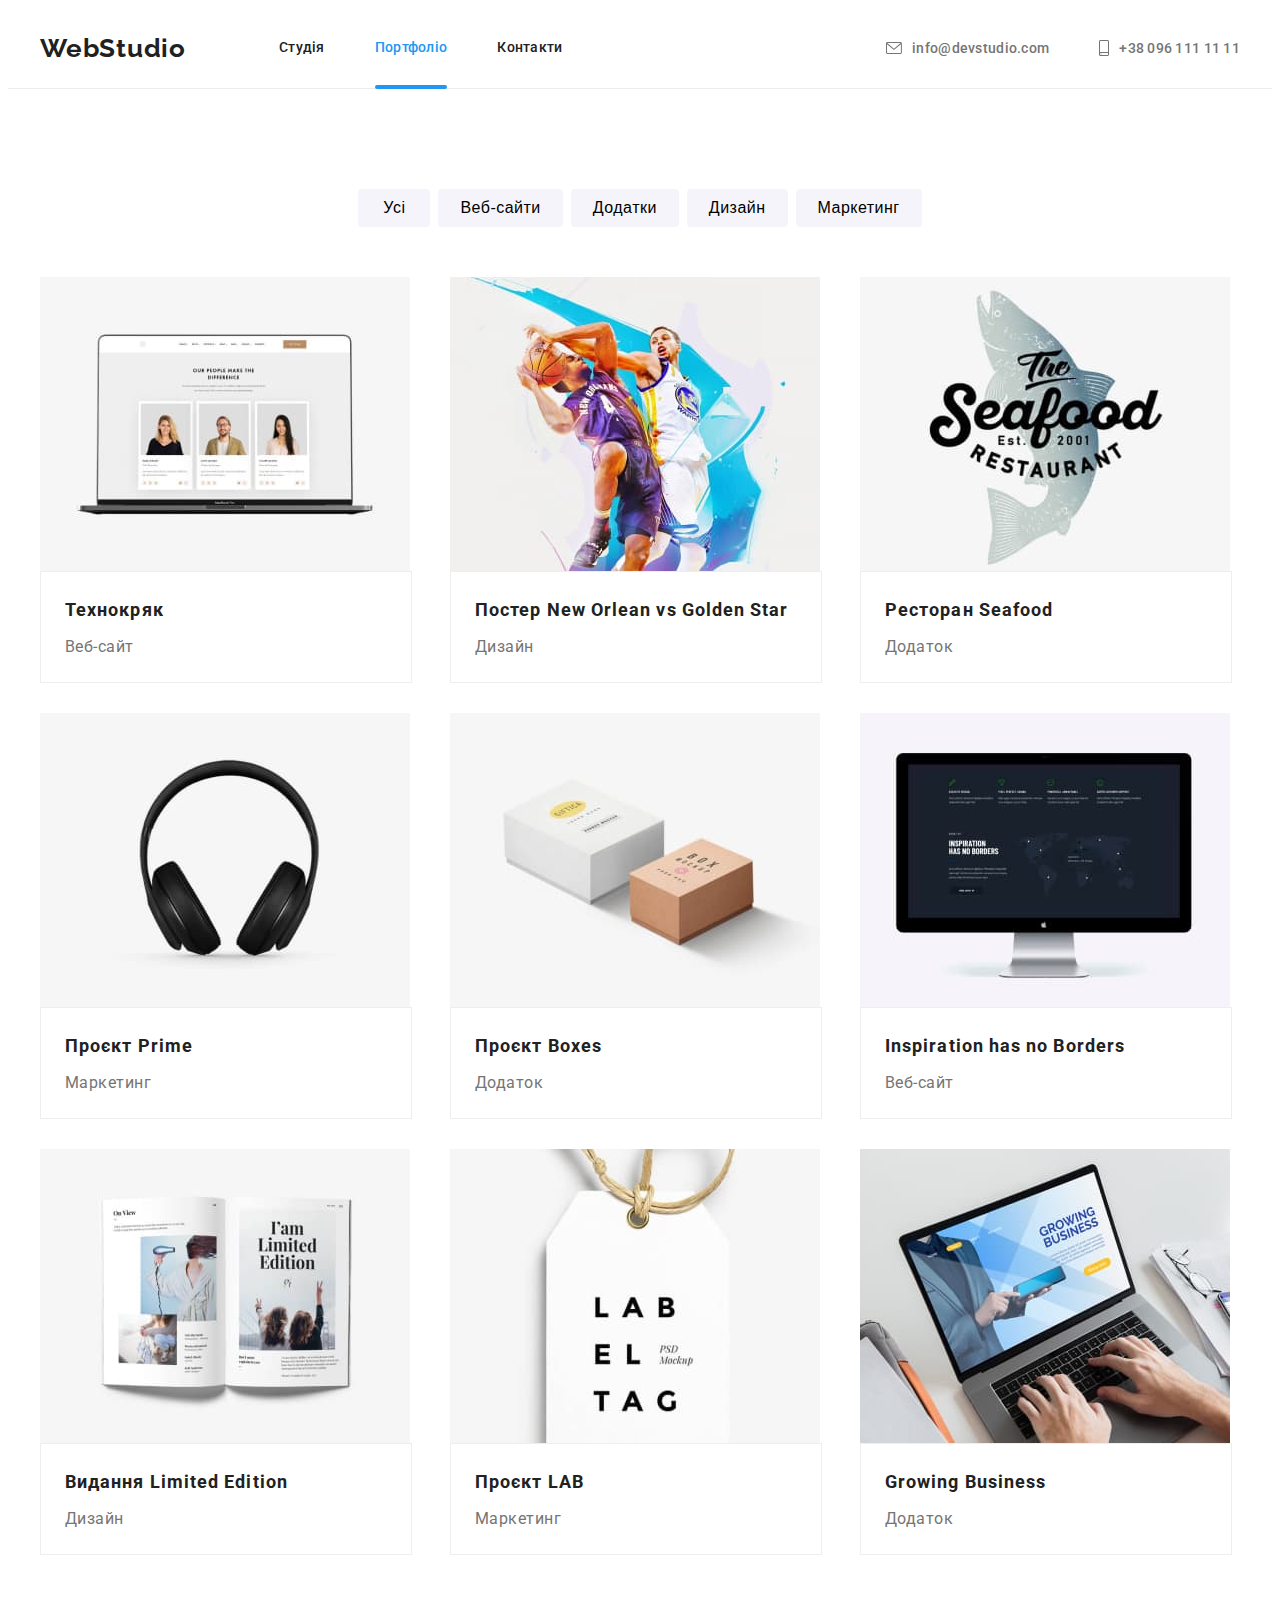
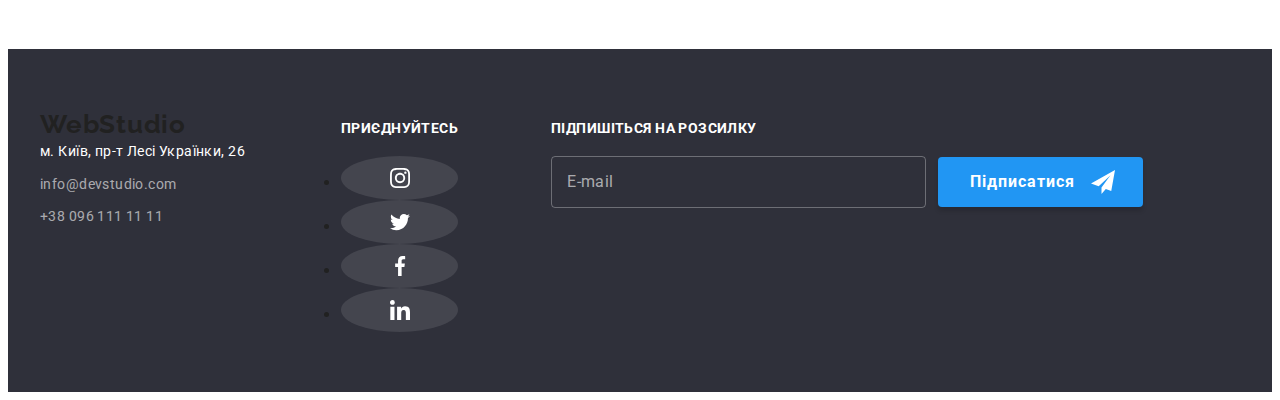
==== portfolio.html @ 254dd170 "Initial commit" ====
<!DOCTYPE html>
<html lang="uk">
  <head>
    <meta charset="UTF-8" />
    <meta http-equiv="X-UA-Compatible" content="IE=edge" />
    <meta name="viewport" content="width=device-width, initial-scale=1.0" />
    <title>Студія</title>
<!-- modern normalizer -->
    <link rel="stylesheet" href="https://cdnjs.cloudflare.com/ajax/libs/modern-normalize/1.1.0/modern-normalize.min.css"
      integrity="sha512-wpPYUAdjBVSE4KJnH1VR1HeZfpl1ub8YT/NKx4PuQ5NmX2tKuGu6U/JRp5y+Y8XG2tV+wKQpNHVUX03MfMFn9Q=="
      crossorigin="anonymous" referrerpolicy="no-referrer" />

    <link rel="preconnect" href="https://fonts.googleapis.com" />
    <link rel="preconnect" href="https://fonts.gstatic.com" crossorigin />
    <link
      href="https://fonts.googleapis.com/css2?family=Montserrat:wght@400;700&family=Raleway:wght@700&family=Roboto:ital,wght@0,500;0,700;0,900;1,400&display=swap"
      rel="stylesheet"
    />
    <link href="https://fonts.googleapis.com/css2?family=Roboto&display=swap" rel="stylesheet">
    <link rel="stylesheet" href="./modal.js">
    <link rel="stylesheet" href="./css/styles.css" />
  </head>
  <body>
    <header>
      <div class="container flex">
        <a href="./index.html" class="logo header-logo">
          <span class="logo-accent">Web</span>Studio</a>
        <nav class="site-nav">
          <ul class="nav">
            <li class="nav-item">
              <a class="link-nav link" href="./index.html">Студія</a>
            </li>
            <li class="nav-item">
              <a class="link-nav link current" href="./portfolio.html">Портфоліо</a>
            </li>
            <li class="nav-item"><a class="link-nav link" href="">Контакти</a></li>
          </ul>
        </nav>
        <ul class="contact">
          <li>
            <a class="contact-link link" href="mailto:info@devstudio.com">
              <svg class="icon-letter" width="16" height="12">
                <use href="./images/symbol-defs.svg#icon-letter"></use>
              </svg>
              info@devstudio.com</a>
          </li>
          <li>
            <a class="contact-link link" href="tel:+380961111111">
              <svg class="icon-smartphone" width="10" height="16">
                <use href="./images/symbol-defs.svg#icon-smartphone"></use>
              </svg>
              +38 096 111 11 11</a>
          </li>
        </ul>
      </div>
    </header>
    <main>
      <h1 class="visually-hidden">Портфоліо</h1>
      <section class="portfolio">
        <div class="container container-portfolio">
          <ul class="filter">
            <li class="filter-btn-list"><button type="button" class="filter-button button-all">Усі</button></li>
            <li class="filter-btn-list"><button type="button" class="filter-button">Веб-сайти</button></li>
            <li class="filter-btn-list"><button type="button" class="filter-button">Додатки</button></li>
            <li class="filter-btn-list"><button type="button" class="filter-button">Дизайн</button></li>
            <li class="filter-btn-list"><button type="button" class="filter-button">Маркетинг</button></li>
          </ul>
          <ul class="worklist">
            <li class="worklist-list">
              <a class="link" href="">
                <div class="thumb">
                  <img class="portfolio-img" src="./images/portfolio/img(9).jpg" alt="Технокряк" width="370" height="294" />
                  <div class="overlay">
                    <p class="overlay-text">Ресурс пропонує комплексні пропозиції з різним рівнем функціоналу та сервісів. Все це
                      дозволить відвідувачу отримати
                      вичерпні відомості про компанію чи приватну особу.</p>
                  </div>
                </div>
                <div class="border">
                  <h2 class="worklist-title">Технокряк</h2>
                  <p class="worklist-text">Веб-сайт</p>
                </div>
              </a>
            </li>
            <li class="worklist-list">
              <a href="" class="link">
                <div class="thumb">
                  <img class="portfolio-img" src="./images/portfolio/img(1)(1).jpg" alt="Постер New Orlean vs Golden Star" width="370"
                    height="294" />
                  <div class="overlay">
                    <p class="overlay-text">Ресурс пропонує комплексні пропозиції з різним рівнем функціоналу та сервісів. Все це
                      дозволить відвідувачу отримати
                      вичерпні відомості про компанію чи приватну особу.</p>
                  </div>
                </div>
                <div class="border">
                  <h2 class="worklist-title">Постер New Orlean vs Golden Star</h2>
                  <p class="worklist-text">Дизайн</p>
                </div>
              </a>
            </li>
            <li class="worklist-list">
             <a href="" class="link">
              <div class="thumb">
                <img class="portfolio-img" src="./images/portfolio/img(2)(1).jpg" alt="Ресторан Seafood" width="370" height="294" />
                <div class="overlay">
                  <p class="overlay-text">Ресурс пропонує комплексні пропозиції з різним рівнем функціоналу та сервісів. Все це
                    дозволить відвідувачу отримати
                    вичерпні відомості про компанію чи приватну особу.</p>
                </div>
              </div>
              <div class="border">
                <h2 class="worklist-title">Ресторан Seafood</h2>
                <p class="worklist-text">Додаток</p>
              </div>
             </a>
            </li>
            <li class="worklist-list">
              <a href="" class="link">
               <div class="thumb">
                <img class="portfolio-img" src="./images/portfolio/img(3)(1).jpg" alt="Проєкт Prime" width="370" height="294" />
                <div class="overlay">
                  <p class="overlay-text">Ресурс пропонує комплексні пропозиції з різним рівнем функціоналу та сервісів. Все це
                    дозволить відвідувачу отримати
                    вичерпні відомості про компанію чи приватну особу.</p>
                </div>
               </div>
                <div class="border">
                  <h2 class="worklist-title">Проєкт Prime</h2>
                  <p class="worklist-text">Маркетинг</p>
                </div>
              </a>
            </li>
            <li class="worklist-list">
              <a href="" class="link">
                <div class="thumb">
                  <img class="portfolio-img" src="./images/portfolio/img(4)(1).jpg" alt="Проєкт Boxes" width="370" height="294" />
                  <div class="overlay">
                    <p class="overlay-text">Ресурс пропонує комплексні пропозиції з різним рівнем функціоналу та сервісів. Все це
                      дозволить відвідувачу отримати
                      вичерпні відомості про компанію чи приватну особу.</p>
                  </div>
                </div>
                <div class="border">
                  <h2 class="worklist-title">Проєкт Boxes</h2>
                  <p class="worklist-text">Додаток</p>
                </div>
              </a>
            </li>
            <li class="worklist-list">
              <a href="" class="link">
                <div class="thumb">
                  <img class="portfolio-img" src="./images/portfolio/img(5)(1).jpg" alt="Inspiration has no Borders" width="370"
                    height="294" />
                  <div class="overlay">
                    <p class="overlay-text">Ресурс пропонує комплексні пропозиції з різним рівнем функціоналу та сервісів. Все це
                      дозволить відвідувачу отримати
                      вичерпні відомості про компанію чи приватну особу.</p>
                  </div>
                </div>
                <div class="border">
                  <h2 class="worklist-title">Inspiration has no Borders</h2>
                  <p class="worklist-text">Веб-сайт</p>
                </div>
              </a>
            </li>
            <li class="worklist-list">
              <a href="" class="link">
                <div class="thumb">
                  <img class="portfolio-img" src="./images/portfolio/img(6)(1).jpg" alt="Видання Limited Edition" width="370"
                    height="294" />
                  <div class="overlay">
                    <p class="overlay-text">Ресурс пропонує комплексні пропозиції з різним рівнем функціоналу та сервісів. Все це
                      дозволить відвідувачу отримати
                      вичерпні відомості про компанію чи приватну особу.</p>
                  </div>
                </div>
                <div class="border">
                  <h2 class="worklist-title">Видання Limited Edition</h2>
                  <p class="worklist-text">Дизайн</p>
                </div>
              </a>
            </li>
            <li class="worklist-list">
              <a href="" class="link">
                <div class="thumb">
                  <img class="portfolio-img" src="./images/portfolio/img(7)(1).jpg" alt="Проєкт LAB" width="370" height="294" />
                  <div class="overlay">
                    <p class="overlay-text">Ресурс пропонує комплексні пропозиції з різним рівнем функціоналу та сервісів. Все це
                      дозволить відвідувачу отримати
                      вичерпні відомості про компанію чи приватну особу.</p>
                  </div>
                </div>
                <div class="border">
                  <h2 class="worklist-title">Проєкт LAB</h2>
                  <p class="worklist-text">Маркетинг</p>
                </div>
              </a>
            </li>
            <li class="worklist-list">
              <a href="" class="link">
                <div class="thumb">
                  <img class="portfolio-img" src="./images/portfolio/img(8)(1).jpg" alt="Growing Business" width="370" height="294" />
                  <div class="overlay">
                    <p class="overlay-text">Ресурс пропонує комплексні пропозиції з різним рівнем функціоналу та сервісів. Все це
                      дозволить відвідувачу отримати
                      вичерпні відомості про компанію чи приватну особу.</p>
                  </div>
                </div>
                <div class="border">
                  <h2 class="worklist-title">Growing Business</h2>
                  <p class="worklist-text">Додаток</p>
                </div>
              </a>
            </li>
          </ul>
        </div>
      </section>
    </main>
    <footer class="footer">
      <div class="container footer-container">
        <div class="contact-block">
          <a class="logo logo-footer" href="./index.html">
            <span class="logo-accent">Web</span>Studio</a>
          <address class="address">
            <p class="address-text">м. Київ, пр-т Лесі Українки, 26</p>
            <ul class="address-list">
              <li>
                <a class="link mail-footer" href="mailto:info@devstudio.com">info@devstudio.com</a>
              </li>
              <li>
                <a class="link tel-footer" href="tel:+380961111111">+38 096 111 11 11</a>
              </li>
            </ul>
          </address>
        </div>
        <div class="social-block">
          <h2 class="social-block-title">Приєднуйтесь</h2>
          <ul class="list footer-list">
            <li>
              <a class="link footer-link" href="" target="_blank" rel="noopener noreferrer" aria-label="instagram">
                <svg class="footer-icon" width="20px" height="20px">
                  <use href="./images/symbol-defs.svg#icon-instagram"></use>
                </svg>
              </a>
            </li>
            <li>
              <a class="link footer-link" href="" target="_blank" rel="noopener noreferrer" aria-label="twitter">
                <svg class="footer-icon" width="20px" height="20px">
                  <use href="./images/symbol-defs.svg#icon-twitter"></use>
                </svg>
              </a>
            </li>
            <li>
              <a class="link footer-link" href="" target="_blank" rel="noopener noreferrer" aria-label="facebook">
                <svg class="footer-icon" width="20px" height="20px">
                  <use href="./images/symbol-defs.svg#icon-facebook"></use>
                </svg>
              </a>
            </li>
            <li>
              <a class="link footer-link" href="" target="_blank" rel="noopener noreferrer" aria-label="linkedin">
                <svg class="footer-icon" width="20px" height="20px">
                  <use href="./images/symbol-defs.svg#icon-linkedin"></use>
                </svg>
              </a>
            </li>
          </ul>
        </div>
        <div class="mailing-block">
          <p class="mailing-text">Підпишіться на розсилку</p>
          <form class="mailing-form">
            <div class="mailing-group">
              <input class="mailing-inp" type="email" id="mailing" placeholder=" ">
              <label class="mailing-label" for="mailing">E-mail</label>
            </div>
            <button class="mailing-btn main-btn" type="submit">Підписатися</button>
          </form>
        
        </div>
      </div>
    </footer>
  </body>
</html>
---- css/styles.css ----
:root{
  --main-text-color: #212121;
  --secondary-text-color: #757575;
  --accent-color: #2196F3;
  --main-background-color: #ffffff;
  --secondary-bgc: #F5F4FA;
  --temporory-bgc: #2F303A;
}


body{
  font-family: Roboto;
  font-style: normal;
  font-weight: 400;
  color: var(--main-text-color);
  background-color: var(--main-background-color)
}
h1, h2, h3, h4, h5, h6, p {
  margin: 0;
}
ul{
  margin: 0;
  padding: 0;
}
.link {
  text-decoration: none;
  display: block;
}
.site-nav .nav .current{
  color: var(--accent-color);
}
.current::after{
  content: '';
  position: absolute;
  
  display: block;
  background-color: var(--accent-color);
  width: 100%;
  height: 4px;
  border-radius: 2px;
  bottom: -1px;
}
.container{
  width: 1200px;
  padding-left: 15px;
  padding-right: 15px;
  margin: 0 auto;
}
img{
  display: block;
}
/* ------------------------navigation-------------------------- */
header{
  border-bottom: 1px solid #ECECEC;
}
.flex{
  display: flex;
  align-items: center;
}
.logo{
    text-decoration: none;
    font-family: 'Raleway';
    font-style: normal;
    font-weight: 700;
    font-size: 26px;
    line-height: 1.19;
    letter-spacing: 0.03em;
    color: var(--main-text-color);
    display: block;
    min-width: 145px;
}
.header-logo{
  margin-right: 93px;
}
.logo__accent{
color: var(--accent-color)
}
.site-nav{
  margin-right: auto;
}
.nav{
  list-style: none;
  display: flex;
  align-items: center;
  gap: 50px;
}
.nav .link-nav{
  padding-bottom: 32px;
  padding-top: 32px;
}
.link-nav{
    font-weight: 500;
    font-size: 14px;
    line-height: 1.14;
    letter-spacing: 0.02em;
    color: var(--main-text-color);
    position: relative;

    transition-property: color;
    transition-duration: 250ms;
    transition-timing-function: cubic-bezier(0.4, 0, 0.2, 1);
    
}
.link-nav:hover,
.link-nav:focus {
  color: var(--accent-color);
}

.contact {
  list-style: none;
  display: flex;
  gap: 50px;
  align-items: center;
  
}
.contact-link{
    font-weight: 500;
    font-size: 14px;
    line-height: calc(16 / 14);
    letter-spacing: 0.02em;
    color: var(--secondary-text-color);

    display: flex;
    align-items: center;

    transition-property: color;
    transition-duration: 250ms;
    transition-timing-function: cubic-bezier(0.4, 0, 0.2, 1);
}
.icon-letter{
  fill: currentColor;
  margin-right: 10px;
  justify-content: center;
  align-items: center;
}
.icon-smartphone{
  fill: currentColor;
  margin-right: 10px;
  align-items: center;
}
.contact .contact-link{
  padding-bottom: 32px;
  padding-top: 32px;
}
.contact-link:hover,
.contact-link:focus {
  color: var(--accent-color);
}

/* -------------------------hero----------------------- */
.section-hero {
  background-color: #C4C4C4;
  background-image: linear-gradient(
  to right, 
  rgba(47, 48, 58, 0.4),
  rgba(47, 48, 58, 0.4)),
  url(../images/hero-bg.jpg);
  background-position: center;
  

  max-width: 1600px;
  max-height: 600px;
  padding-top: 200px;
  padding-bottom: 200px;
  margin: 0 auto;
}

.hero-title{
    width: 696px;
    margin: 0 auto;
    margin-bottom: 30px;
    font-weight: 900;
    font-size: 44px;
    line-height: 1.36;
    text-align: center;
    letter-spacing: 0.06em;
    text-transform: uppercase;
    color: #ffffff;
}
.hero-btn, .main-btn{
    font-family: inherit;
    font-weight: 700;
    font-size: 16px;
    line-height: 1.88;
    letter-spacing: 0.06em;
    color: #ffffff;
    background-color: var(--accent-color);
    cursor: pointer;
    box-shadow: 0px 4px 4px rgba(0, 0, 0, 0.15);
    border-radius: 4px;
    border: none;
    display: block;
    margin: 0 auto;
    padding: 10px 32px;

    transition-property: background-color;
    transition-duration: 250ms;
    transition-timing-function: cubic-bezier(0.4, 0, 0.2, 1);
}
.hero-btn:hover,
.hero-btn:focus{
  background-color: #188CE8;
}

/* ===================
advantage
======================
 */

.visually-hidden{
  position: absolute;
    white-space: nowrap;
    width: 1px;
    height: 1px;
    overflow: hidden;
    border: 0;
    padding: 0;
    clip: rect(0 0 0 0);
    clip-path: inset(50%);
    margin: -1px;
}
.advantage-section{
  padding-top: 94px;
  padding-bottom: 118px;
}
.advantage__list {
  list-style: none;
  display: flex;
  flex-wrap: nowrap;
  gap: 30px;
  /* margin: auto ; */
}
.advantage__item {
  flex-basis: calc((100% - 30px * 3) / 4);
}
/* .advantage-list:not(:last-child){
  margin-right: 30px;
} */
.advantage__title{
    font-weight: 700;
    font-size: 14px;
    line-height: 16px;
    letter-spacing: 0.03em;
    text-transform: uppercase;
    margin-bottom: 10px;
}
.advantage__text{
    width: 270px;
    font-size: 14px;
    line-height: 1.71;
    letter-spacing: 0.03em;
    color: var(--secondary-text-color);
}
.advantage__box{
  padding: 25px 102px;
  margin-bottom: 30px;
  background-color: #F5F4FA;
  border-radius: 4px;
}

/* 
================================
work
================================
 */

.work-section{
  padding-bottom: 94px;
}
.work__list{
  list-style: none;
  display: flex;
  flex-wrap: nowrap;
  gap: 30px;
}
/* .work-list:not(:last-child){
  margin-right: 30px;
} */
.work__item{
  margin: auto;
  flex-basis: calc((100% - 30px * 2) / 3);
  position: relative;
}

.work__text{
  position: absolute;
  bottom: 0;
  left: 0;
  width: 100%;
  height: 70px;

  display: flex;
  align-items: center;
  justify-content: center;

  font-weight: 700;
  font-size: 14px;
  line-height: calc(16/14);
  text-align: center;
  letter-spacing: 0.03em;
  text-transform: uppercase;
  
  color: #FFFFFF;
  background-color: rgba(47, 48, 58, 0.8);
}
/* -----------------------team------------------- */
.team-list{
  list-style: none;
  display: flex;
  flex-wrap: nowrap;
  gap: 30px;
}
.team-section {
  background-color: var(--secondary-bgc);

  max-width: 1600px;
  margin: 0 auto;
  padding-top: 94px;
  padding-bottom: 94px;
}
.section__title{
    font-weight: 700;
    font-size: 36px;
    line-height: 1.17;
    text-align: center;
    letter-spacing: 0.03em;
    margin-bottom: 50px;
    margin-bottom: 50px;
}
.team__img {
  margin-bottom: 30px;
}
.team__wrapper{
  margin-bottom: 30px;
}
.social-link{
  display: flex;
  justify-content: center;
  align-items: center;
  width: 44px;
  height: 44px;
  border-radius: 50%;
  fill: #AFB1B8;

  transition-property: background-color, fill;
  transition-duration: 250ms;
  transition-timing-function: cubic-bezier(0.4, 0, 0.2, 1);
}
.social-list--white{
  list-style: none;
  display: flex;
  justify-content: center;
  align-items: center;
  gap: 10px;
  margin-top: 16px;
}
.social-link:hover, .social-link:focus {
  fill: #FFFFFF;
  background-color: var(--accent-color);

}
.team__title{
    font-weight: 500;
    font-size: 16px;
    line-height: 1.19;
    text-align: center;
    letter-spacing: 0.03em;
    margin-bottom: 10px;
}
.team__text{
    font-size: 16px;
    line-height: 1.19;
    text-align: center;
    letter-spacing: 0.03em;
    color: var(--secondary-text-color);
}
.team-list__item{
  /* width: 270px; */

  flex-basis: calc((100%-30px * 3) / 4);
  background-color: #FFFFFF;
  box-shadow: 0px 1px 3px rgba(0, 0, 0, 0.12), 0px 1px 1px rgba(0, 0, 0, 0.14), 0px 2px 1px rgba(0, 0, 0, 0.2);
  border-radius: 0px 0px 4px 4px;
}
/* .team:not(:last-child){
  margin-right: 30px;
} */
/* ==================clients=================== */
.section-clients{
  padding-top: 94px;
  padding-bottom: 94px;
}
.clients-title{
    font-weight: 700;
    font-size: 36px;
    line-height: calc(42 / 36);
    text-align: center;
    letter-spacing: 0.03em;
    margin-bottom: 50px;
}
.clients-list{
  list-style: none;
  display: flex;
  justify-content: center;
  gap: 30px;
}
.company-icon{
  fill: #AFB1B8;

  transition-property: fill;
  transition-duration: 250ms;
  transition-timing-function: cubic-bezier(0.4, 0, 0.2, 1);
}
.clients-link{
  display: flex;
  padding: 15px 31px;
  border: 1px solid #AFB1B8;
  border-radius: 4px;

  transition-property: border;
  transition-duration: 250ms;
  transition-timing-function: cubic-bezier(0.4, 0, 0.2, 1);
}
.clients-link:hover .company-icon{
  fill: var(--accent-color);
}
.clients-link:hover,
.clients-link:focus{
  border: 1px solid var(--accent-color);;
}
.clients-link:focus .company-icon {
  fill: var(--accent-color);
  
}
/* 
========================================
footer
========================================
 */

.footer-container{
  display: flex;
  align-items: baseline;
}
.footer{
  padding-top: 60px;
  padding-bottom: 60px;
}
.logo--footer {
  color: #ffffff;
  margin-bottom: 20px;
}
.footer{
  background-color: var(--temporory-bgc);
}
.address{
  font-style: normal;
  width: 231px;
}
.address-text{
    font-size: 14px;
    line-height: 1.71;
    letter-spacing: 0.03em;
    color: #ffffff;
    margin-bottom: 9px;
}
.address-list{
  list-style: none;
}

.address-list .link {
    font-size: 14px;
    line-height: 1.71;
    letter-spacing: 0.03em;
    color: rgba(255, 255, 255, 0.6);

    transition-property: color;
    transition-duration: 250ms;
    transition-timing-function: cubic-bezier(0.4, 0, 0.2, 1);
}
.address-list .link:hover,
.address-list .link:focus {
  color: var(--accent-color);
}
.mail-footer{
  margin-bottom: 8px;
}
.contact-block{
  margin-right: 70px;
}
.social-block{
  margin-right: 93px;
}
.social-block-title{
    font-weight: 700;
    font-size: 14px;
    line-height: 16px;
    letter-spacing: 0.03em;
    text-transform: uppercase;
    color: #ffffff;
    margin-bottom: 20px;
}
.footer-link{
  display: flex;
  justify-content: center;
  align-items: center;
  padding: 12px;
  background-color: rgba(255, 255, 255, 0.1);
  border-radius: 50%;

  transition-property: background-color;
  transition-duration: 250ms;
  transition-timing-function: cubic-bezier(0.4, 0, 0.2, 1);
}
.footer-link:hover,
.footer-link:focus{
  background-color: var(--accent-color);
}
.social-list--dark{
  list-style: none;
  display: flex;
  justify-content: center;
  gap: 10px;
}
.footer-icon{
  fill: var(--main-background-color);
}

/* 
===============================
mailing form
=============================== 
*/

.mailing-form{
  display: flex;
  align-items: center;
  justify-content: center;

  gap: 12px;
}
.mailing-text{
  font-weight: 700;
  font-size: 14px;
  line-height: calc(16 / 14);
  letter-spacing: 0.03em;
  text-transform: uppercase;
  color: #FFFFFF;

  margin-bottom: 20px;
}
.mailing-group{
  position: relative;
}
.mailing-label{
  position: absolute;
  display: flex;

  top: 50%;
  left: 16px;
  transform: translateY(-50%);

  transition: transform 250ms cubic-bezier(0.4, 0, 0.2, 1);
  transform-origin: left;

  font-size: 16px;
  line-height: 1.25;
  letter-spacing: 0.03em;
  color: rgba(255, 255, 255, 0.6);
}
.mailing-inp{
  padding: 0;
  outline: none;

  color: #ffffff;

  padding-left: 15px;

  width: 358px;
  height: 50px;

  border: 1px solid rgba(255, 255, 255, 0.3);
  border-radius: 4px;
  background-color: transparent;

  transition: border-color 250ms cubic-bezier(0.4, 0, 0.2, 1);
}
.mailing-inp:focus,
.mailing-inp:not(:placeholder-shown){
  border-color: #ffffff;
}

.mailing-inp:focus + .mailing-label,
.mailing-inp:not(:placeholder-shown) + .mailing-label{
  transform: translateY(-220%) translateX(-16px) scale(0.9);
}
.mailing-btn{
  position: relative;

  padding-right: 68px;
}
.mailing-btn::after{
  content: "";
  width: 24px;
  height: 24px;

  position: absolute;
  top: 50%;
  right: 28px;
  transform: translateY(-50%);

  background-image: url(../images/icons/send.svg);

}

/* ----------------------------------------portfolio------------------------------------------------------- */
.portfolio{
  padding-top: 100px;
  padding-bottom: 94px;
}

.filter{
  list-style: none;
  margin-bottom: 50px;
  display: flex;
  justify-content: center;
}
.filter-btn-list:not(:last-child){
margin-right: 8px;
}

.filter-button {
  font-style: inherit;
  font-weight: 500;
  font-size: 16px;
  line-height: 1.62;
  
  letter-spacing: 0.03em;
  background: #F5F4FA;
  border-radius: 4px;
  cursor: pointer;
  border: none;
  padding: 6px 22px;

  transition-property: background-color, color, box-shadow;
  transition-duration: 250ms;
  transition-timing-function: cubic-bezier(0.4, 0, 0.2, 1);
}
.button-all{
  padding: 6px 25px;
}

.filter-button:hover,
.filter-button:focus {
  color: #FFFFFF;
  background-color: var(--accent-color);
  box-shadow: 0px 3px 1px rgba(0, 0, 0, 0.1), 0px 1px 2px rgba(0, 0, 0, 0.08), 0px 2px 2px rgba(0, 0, 0, 0.12);
}

.worklist{
  list-style: none;
  display: flex;
  flex-wrap: wrap;
  gap: 30px;
}
.worklist-list{
flex-basis: calc((100% - 30px * 2)/3);

transition-property: box-shadow;
transition-duration: 250ms;
transition-timing-function: cubic-bezier(0.4, 0, 0.2, 1);
/* width: 370px; */
}
.worklist-list:hover,
.worklist-list:focus{
  box-shadow: 0px 1px 1px rgba(0, 0, 0, 0.12), 0px 4px 4px rgba(0, 0, 0, 0.06), 1px 4px 6px rgba(0, 0, 0, 0.16);
}
.worklist-title{
    font-weight: 700;
    font-size: 18px;
    line-height: 2;
    letter-spacing: 0.06em;

    margin-top: 20px;
    margin-bottom: 4px;
    margin-left: 24px;

    color: var(--main-text-color);
}
.worklist-text{
    font-size: 16px;
    line-height: 1.88;
    letter-spacing: 0.03em;
    color: var(--secondary-text-color);
    margin-bottom: 20px;
    margin-left: 24px;
}
.border{
    width: 370px;
    border: 1px solid #EEEEEE;
}
.thumb{
  position: relative;
  overflow: hidden;
}
.overlay{
  position: absolute;
  top: 0;
  left: 0;
  padding: 63px 24px;

  transform: translateY(100%);
  transition: transform 250ms cubic-bezier(0.4, 0, 0.2, 1);

  display: flex;
  align-items: center;
  justify-content: center;

  width: 100%;
  height: 100%;

  background-color: rgba(33, 150, 243, 0.9);
}
.overlay-text{
    font-weight: 400;
    font-size: 18px;
    line-height: 1.56;
    letter-spacing: 0.03em;
    color: #FFFFFF;
}
.worklist-list:hover .overlay{
  transform: translateY(0)
}
/* 
====================
Modal window
====================
 */
 .backdrop{
  position: fixed;
  top: 0;
  left: 0;

  width: 100%;
  height: 100%;

  background-color: rgba(0, 0, 0, 0.2);

  opacity: 1;
  transition: opacity 250ms cubic-bezier(0.4, 0, 0.2, 1), 
  /* scale 250ms cubic-bezier(0.4, 0, 0.2, 1), */
  visibility 250ms cubic-bezier(0.4, 0, 0.2, 1);
 }
 .modal{
  position: absolute;
  top: 50%;
  left: 50%;
  transform: translateX(-50%) translateY(-50%);

  width: 528px;
  min-height: 581px;

  background-color: #FFFFFF;
  box-shadow: 0px 1px 3px rgba(0, 0, 0, 0.12), 0px 1px 1px rgba(0, 0, 0, 0.14), 0px 2px 1px rgba(0, 0, 0, 0.2);
  border-radius: 4px;

  transition: transform 250ms cubic-bezier(0.4, 0, 0.2, 1),
  opacity 250ms cubic-bezier(0.4, 0, 0.2, 1);
 }
.modal-btn{
  position: absolute;
  top: 8px;
  right: 8px;
  padding: 0;
  margin: 0;
  border-radius: 50%;
  border: 1px solid rgba(0, 0, 0, 0.1);
  background-color: transparent;

  width: 30px;
  height: 30px;
  cursor: pointer;

  transition-property: fill;
  transition-duration: 250ms;
  transition-timing-function: cubic-bezier(0.4, 0, 0.2, 1);

  display: flex;
  align-items: center;
  justify-content: center;
}
.modal-btn:hover,
.modal-btn:focus{
 fill: var(--accent-color);

}
.backdrop.is-hidden{
  opacity: 0;
  visibility: hidden;
  pointer-events: none;
  /* scale: 1.1; */
}
.backdrop.is-hidden .modal{
  opacity: 1;
  transform: translateX(-50%) translateY(-70%);
  
}
/* 
===================
Form
===================
 */
.form-group{
  padding: 40px;
}
 .form{
  display: block;
  width: 100%;
 }
 .str{
  display: block;
  font-weight: 700;
  font-size: 20px;
  line-height: calc(23 / 20);
  text-align: center;
  letter-spacing: 0.03em;
  
  color: #212121;

 margin-bottom: 30px;
 }
.form-field:not(:last-child){
  margin-bottom: 28px;
}
 /* .form-input:focus + .form-label{
  color: var(--accent-color);
 } */

 .form-field{
  position: relative;
 }
 .form-field:last-child{
  margin-bottom: 20px;
 }
 .form-label{
  position: absolute;
  top: -40%;
  left: 0;

  font-size: 12px;
  line-height: calc(14 / 12);
  letter-spacing: 0.01em;
  
  color: #757575;
 }
 .form-input{
  width: 100%;
  height: 40px;

  border: 1px solid rgba(33, 33, 33, 0.2);
  border-radius: 4px;
  outline: none;

  padding-left: 42px;
  font-size: 12px;
  line-height: calc(14 / 12);
  letter-spacing: 0.01em;

  transition: border-color 250ms cubic-bezier(0.4, 0, 0.2, 1);
 }
 .form-input:focus,
 .form-comment:focus{
  border: 1px solid var(--accent-color)
 }
 .icon{
  position: absolute;
  top: 50%;
  left: 12px;
  transform: translateY(-50%);

  display: inline-block;

  fill: inherit;
 }
 .form-input:focus ~ .icon{
  fill: var(--accent-color);
 }
 .form-comment{
  width: 100%;
  height: 120px;
  resize: none;
  padding: 0;
  padding: 12px 16px;

  outline: none;
  border: 1px solid rgba(33, 33, 33, 0.2);
  border-radius: 4px;

  font-size: 12px;
  line-height: calc(14 / 12);
  letter-spacing: 0.01em;

  transition: border-color 250ms cubic-bezier(0.4, 0, 0.2, 1);
 }
 .form-label.comment{
  top: -17px;
 }
 /* 
 ==========================
 Checkbox
 ==========================
  */

  .checkbox-group{
    display: flex;
    justify-content: center;
    align-items: center;
  
    margin-bottom: 30px;
  }
  .checkbox{
   appearance: none;
   margin-right: 8px;

   background-size: 0;
   transition: background-size 250ms cubic-bezier(0.4, 0, 0.2, 1),
   background-color 250ms cubic-bezier(0.4, 0, 0.2, 1);

   width: 16px;
   height: 15px;
   border: 2px solid #212121;
   border-radius: 2px;
   /* outline: 2px solid transparent;
   outline-offset: -2px; */
   transform: translateY(-1px);
  }
  .checkbox:checked{
    /* outline-color: var(--accent-color); */
    background-color: var(--accent-color);
    background-image: url(../images/icons/check.svg);
    background-size: contain;
    background-position: center;
    background-origin: border-box;
    border-color: transparent;

    background-size: 16px 15px;
  }
  .checkbox-label{
    font-weight: 400;
    font-size: 14px;
    line-height: 1.71;
    letter-spacing: 0.03em;
    
    color: #757575;

    user-select: none;
  }
  .check-link{
    color: var(--accent-color);
    display: inline-block;
    text-underline-offset: 2px;
  }

    /* .checkbox-icon{
    display: inline-block;
    width: 11px;
    height: 8px;
    border: 2px solid #212121;
    border-radius: 2px;
    margin-right: 8px;

    background-size: 0;
    
    transition: background-size 250ms cubic-bezier(0.4, 0, 0.2, 1);

   
  } */
  /* .checkbox:checked + .checkbox-icon{
    background-color: var(--accent-color);
    background-image: url(../images/icons/checked.svg);
    background-size: contain;
    background-origin: border-box;
    border-color: transparent;

    background-size: 16px 15px;
  } */
  .main-btn{
    transition-property: background-color;
    transition-duration: 250ms;
    transition-timing-function: cubic-bezier(0.4, 0, 0.2, 1);
  }
  .submit-btn{
    padding: 10px 52px;
  }
  .main-btn:hover,
  .main-btn:focus{
    background-color: #188CE8;
  }
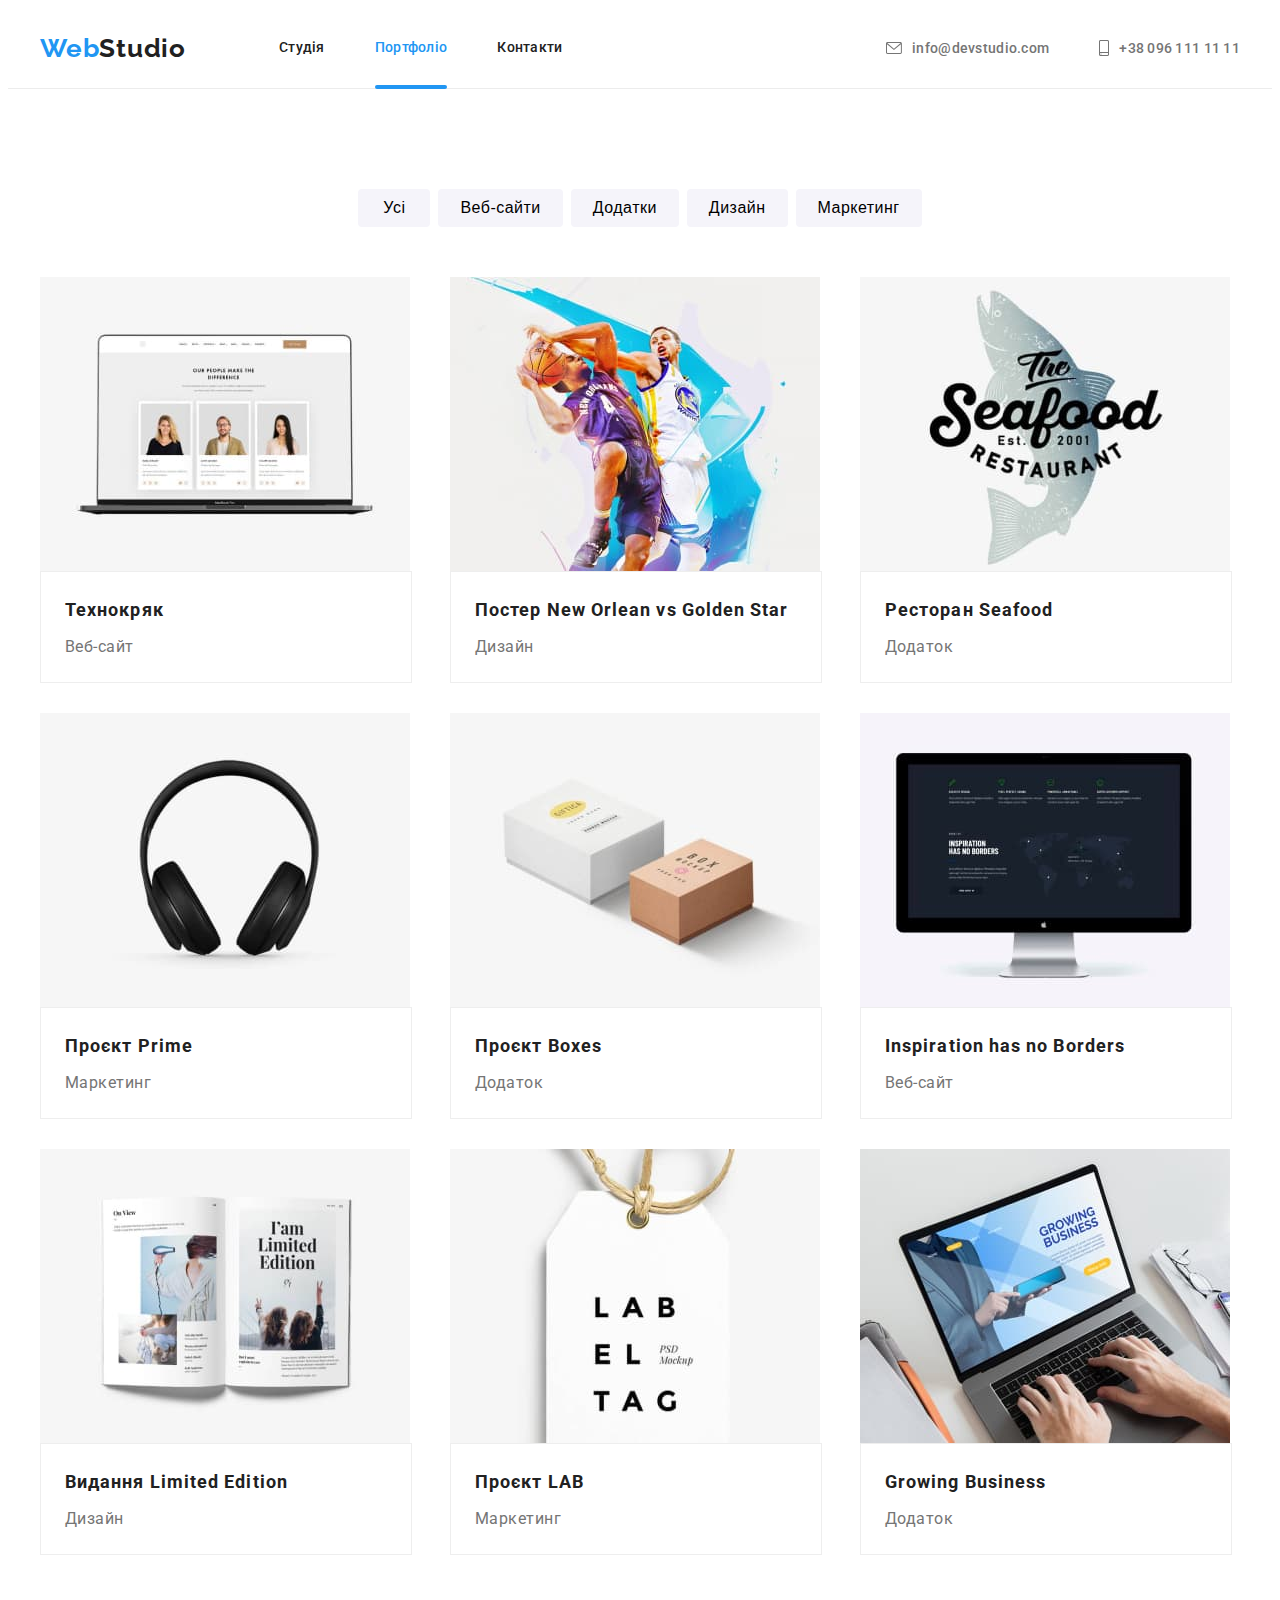
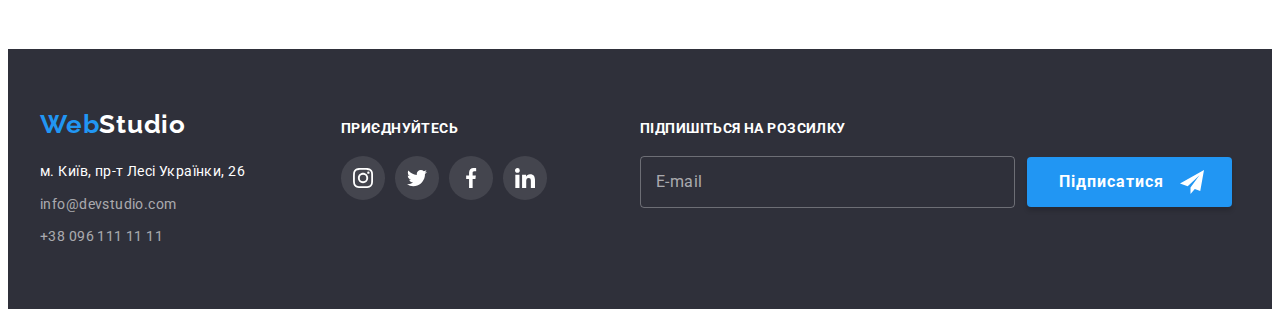
==== commit 74223fd2: "HW7. BEM v1.0" ====
--- a/portfolio.html
+++ b/portfolio.html
@@ -23,30 +23,30 @@
   <body>
     <header>
       <div class="container flex">
-        <a href="./index.html" class="logo header-logo">
-          <span class="logo-accent">Web</span>Studio</a>
-        <nav class="site-nav">
-          <ul class="nav">
-            <li class="nav-item">
-              <a class="link-nav link" href="./index.html">Студія</a>
-            </li>
-            <li class="nav-item">
-              <a class="link-nav link current" href="./portfolio.html">Портфоліо</a>
-            </li>
-            <li class="nav-item"><a class="link-nav link" href="">Контакти</a></li>
+        <a href="./index.html" class="logo logo--whitebg">
+          <span class="logo__accent">Web</span>Studio</a>
+        <nav class="navigation">
+          <ul class="navigation-list">
+            <li>
+              <a class="navigation-list__link link" href="./index.html">Студія</a>
+            </li>
+            <li>
+              <a class="navigation-list__link link current" href="./portfolio.html">Портфоліо</a>
+            </li>
+            <li><a class="navigation-list__link link" href="">Контакти</a></li>
           </ul>
         </nav>
-        <ul class="contact">
+        <ul class="contact-list">
           <li>
-            <a class="contact-link link" href="mailto:info@devstudio.com">
-              <svg class="icon-letter" width="16" height="12">
+            <a class="contact-list__link link" href="mailto:info@devstudio.com">
+              <svg class="contact-list__icon--letter" width="16" height="12">
                 <use href="./images/symbol-defs.svg#icon-letter"></use>
               </svg>
               info@devstudio.com</a>
           </li>
           <li>
-            <a class="contact-link link" href="tel:+380961111111">
-              <svg class="icon-smartphone" width="10" height="16">
+            <a class="contact-list__link link" href="tel:+380961111111">
+              <svg class="contact-list__icon--smartphone" width="10" height="16">
                 <use href="./images/symbol-defs.svg#icon-smartphone"></use>
               </svg>
               +38 096 111 11 11</a>
@@ -57,159 +57,159 @@
     <main>
       <h1 class="visually-hidden">Портфоліо</h1>
       <section class="portfolio">
-        <div class="container container-portfolio">
-          <ul class="filter">
-            <li class="filter-btn-list"><button type="button" class="filter-button button-all">Усі</button></li>
-            <li class="filter-btn-list"><button type="button" class="filter-button">Веб-сайти</button></li>
-            <li class="filter-btn-list"><button type="button" class="filter-button">Додатки</button></li>
-            <li class="filter-btn-list"><button type="button" class="filter-button">Дизайн</button></li>
-            <li class="filter-btn-list"><button type="button" class="filter-button">Маркетинг</button></li>
-          </ul>
-          <ul class="worklist">
-            <li class="worklist-list">
+        <div class="container portfolio__container">
+          <ul class="filter__list">
+            <li class="filter__item"><button type="button" class="filter__btn filter__btn--all">Усі</button></li>
+            <li class="filter__item"><button type="button" class="filter__btn">Веб-сайти</button></li>
+            <li class="filter__item"><button type="button" class="filter__btn">Додатки</button></li>
+            <li class="filter__item"><button type="button" class="filter__btn">Дизайн</button></li>
+            <li class="filter__item"><button type="button" class="filter__btn">Маркетинг</button></li>
+          </ul>
+          <ul class="portfolio__grid">
+            <li class="portfolio__item">
               <a class="link" href="">
                 <div class="thumb">
-                  <img class="portfolio-img" src="./images/portfolio/img(9).jpg" alt="Технокряк" width="370" height="294" />
-                  <div class="overlay">
-                    <p class="overlay-text">Ресурс пропонує комплексні пропозиції з різним рівнем функціоналу та сервісів. Все це
-                      дозволить відвідувачу отримати
-                      вичерпні відомості про компанію чи приватну особу.</p>
-                  </div>
-                </div>
-                <div class="border">
-                  <h2 class="worklist-title">Технокряк</h2>
-                  <p class="worklist-text">Веб-сайт</p>
-                </div>
-              </a>
-            </li>
-            <li class="worklist-list">
-              <a href="" class="link">
-                <div class="thumb">
-                  <img class="portfolio-img" src="./images/portfolio/img(1)(1).jpg" alt="Постер New Orlean vs Golden Star" width="370"
+                  <img class="thumb__img" src="./images/portfolio/img(9).jpg" alt="Технокряк" width="370" height="294" />
+                  <div class="overlay">
+                    <p class="overlay__text">Ресурс пропонує комплексні пропозиції з різним рівнем функціоналу та сервісів. Все це
+                      дозволить відвідувачу отримати
+                      вичерпні відомості про компанію чи приватну особу.</p>
+                  </div>
+                </div>
+                <div class="border">
+                  <h2 class="thumb__title">Технокряк</h2>
+                  <p class="thumb__text">Веб-сайт</p>
+                </div>
+              </a>
+            </li>
+            <li class="portfolio__item">
+              <a href="" class="link">
+                <div class="thumb">
+                  <img class="thumb__img" src="./images/portfolio/img(1)(1).jpg" alt="Постер New Orlean vs Golden Star" width="370"
                     height="294" />
                   <div class="overlay">
-                    <p class="overlay-text">Ресурс пропонує комплексні пропозиції з різним рівнем функціоналу та сервісів. Все це
-                      дозволить відвідувачу отримати
-                      вичерпні відомості про компанію чи приватну особу.</p>
-                  </div>
-                </div>
-                <div class="border">
-                  <h2 class="worklist-title">Постер New Orlean vs Golden Star</h2>
-                  <p class="worklist-text">Дизайн</p>
-                </div>
-              </a>
-            </li>
-            <li class="worklist-list">
+                    <p class="overlay__text">Ресурс пропонує комплексні пропозиції з різним рівнем функціоналу та сервісів. Все це
+                      дозволить відвідувачу отримати
+                      вичерпні відомості про компанію чи приватну особу.</p>
+                  </div>
+                </div>
+                <div class="border">
+                  <h2 class="thumb__title">Постер New Orlean vs Golden Star</h2>
+                  <p class="thumb__text">Дизайн</p>
+                </div>
+              </a>
+            </li>
+            <li class="portfolio__item">
              <a href="" class="link">
               <div class="thumb">
-                <img class="portfolio-img" src="./images/portfolio/img(2)(1).jpg" alt="Ресторан Seafood" width="370" height="294" />
+                <img class="thumb__img" src="./images/portfolio/img(2)(1).jpg" alt="Ресторан Seafood" width="370" height="294" />
                 <div class="overlay">
-                  <p class="overlay-text">Ресурс пропонує комплексні пропозиції з різним рівнем функціоналу та сервісів. Все це
+                  <p class="overlay__text">Ресурс пропонує комплексні пропозиції з різним рівнем функціоналу та сервісів. Все це
                     дозволить відвідувачу отримати
                     вичерпні відомості про компанію чи приватну особу.</p>
                 </div>
               </div>
               <div class="border">
-                <h2 class="worklist-title">Ресторан Seafood</h2>
-                <p class="worklist-text">Додаток</p>
+                <h2 class="thumb__title">Ресторан Seafood</h2>
+                <p class="thumb__text">Додаток</p>
               </div>
              </a>
             </li>
-            <li class="worklist-list">
+            <li class="portfolio__item">
               <a href="" class="link">
                <div class="thumb">
-                <img class="portfolio-img" src="./images/portfolio/img(3)(1).jpg" alt="Проєкт Prime" width="370" height="294" />
+                <img class="thumb__img" src="./images/portfolio/img(3)(1).jpg" alt="Проєкт Prime" width="370" height="294" />
                 <div class="overlay">
-                  <p class="overlay-text">Ресурс пропонує комплексні пропозиції з різним рівнем функціоналу та сервісів. Все це
+                  <p class="overlay__text">Ресурс пропонує комплексні пропозиції з різним рівнем функціоналу та сервісів. Все це
                     дозволить відвідувачу отримати
                     вичерпні відомості про компанію чи приватну особу.</p>
                 </div>
                </div>
                 <div class="border">
-                  <h2 class="worklist-title">Проєкт Prime</h2>
-                  <p class="worklist-text">Маркетинг</p>
-                </div>
-              </a>
-            </li>
-            <li class="worklist-list">
-              <a href="" class="link">
-                <div class="thumb">
-                  <img class="portfolio-img" src="./images/portfolio/img(4)(1).jpg" alt="Проєкт Boxes" width="370" height="294" />
-                  <div class="overlay">
-                    <p class="overlay-text">Ресурс пропонує комплексні пропозиції з різним рівнем функціоналу та сервісів. Все це
-                      дозволить відвідувачу отримати
-                      вичерпні відомості про компанію чи приватну особу.</p>
-                  </div>
-                </div>
-                <div class="border">
-                  <h2 class="worklist-title">Проєкт Boxes</h2>
-                  <p class="worklist-text">Додаток</p>
-                </div>
-              </a>
-            </li>
-            <li class="worklist-list">
-              <a href="" class="link">
-                <div class="thumb">
-                  <img class="portfolio-img" src="./images/portfolio/img(5)(1).jpg" alt="Inspiration has no Borders" width="370"
+                  <h2 class="thumb__title">Проєкт Prime</h2>
+                  <p class="thumb__text">Маркетинг</p>
+                </div>
+              </a>
+            </li>
+            <li class="portfolio__item">
+              <a href="" class="link">
+                <div class="thumb">
+                  <img class="thumb__img" src="./images/portfolio/img(4)(1).jpg" alt="Проєкт Boxes" width="370" height="294" />
+                  <div class="overlay">
+                    <p class="overlay__text">Ресурс пропонує комплексні пропозиції з різним рівнем функціоналу та сервісів. Все це
+                      дозволить відвідувачу отримати
+                      вичерпні відомості про компанію чи приватну особу.</p>
+                  </div>
+                </div>
+                <div class="border">
+                  <h2 class="thumb__title">Проєкт Boxes</h2>
+                  <p class="thumb__text">Додаток</p>
+                </div>
+              </a>
+            </li>
+            <li class="portfolio__item">
+              <a href="" class="link">
+                <div class="thumb">
+                  <img class="thumb__img" src="./images/portfolio/img(5)(1).jpg" alt="Inspiration has no Borders" width="370"
                     height="294" />
                   <div class="overlay">
-                    <p class="overlay-text">Ресурс пропонує комплексні пропозиції з різним рівнем функціоналу та сервісів. Все це
-                      дозволить відвідувачу отримати
-                      вичерпні відомості про компанію чи приватну особу.</p>
-                  </div>
-                </div>
-                <div class="border">
-                  <h2 class="worklist-title">Inspiration has no Borders</h2>
-                  <p class="worklist-text">Веб-сайт</p>
-                </div>
-              </a>
-            </li>
-            <li class="worklist-list">
-              <a href="" class="link">
-                <div class="thumb">
-                  <img class="portfolio-img" src="./images/portfolio/img(6)(1).jpg" alt="Видання Limited Edition" width="370"
+                    <p class="overlay__text">Ресурс пропонує комплексні пропозиції з різним рівнем функціоналу та сервісів. Все це
+                      дозволить відвідувачу отримати
+                      вичерпні відомості про компанію чи приватну особу.</p>
+                  </div>
+                </div>
+                <div class="border">
+                  <h2 class="thumb__title">Inspiration has no Borders</h2>
+                  <p class="thumb__text">Веб-сайт</p>
+                </div>
+              </a>
+            </li>
+            <li class="portfolio__item">
+              <a href="" class="link">
+                <div class="thumb">
+                  <img class="thumb__img" src="./images/portfolio/img(6)(1).jpg" alt="Видання Limited Edition" width="370"
                     height="294" />
                   <div class="overlay">
-                    <p class="overlay-text">Ресурс пропонує комплексні пропозиції з різним рівнем функціоналу та сервісів. Все це
-                      дозволить відвідувачу отримати
-                      вичерпні відомості про компанію чи приватну особу.</p>
-                  </div>
-                </div>
-                <div class="border">
-                  <h2 class="worklist-title">Видання Limited Edition</h2>
-                  <p class="worklist-text">Дизайн</p>
-                </div>
-              </a>
-            </li>
-            <li class="worklist-list">
-              <a href="" class="link">
-                <div class="thumb">
-                  <img class="portfolio-img" src="./images/portfolio/img(7)(1).jpg" alt="Проєкт LAB" width="370" height="294" />
-                  <div class="overlay">
-                    <p class="overlay-text">Ресурс пропонує комплексні пропозиції з різним рівнем функціоналу та сервісів. Все це
-                      дозволить відвідувачу отримати
-                      вичерпні відомості про компанію чи приватну особу.</p>
-                  </div>
-                </div>
-                <div class="border">
-                  <h2 class="worklist-title">Проєкт LAB</h2>
-                  <p class="worklist-text">Маркетинг</p>
-                </div>
-              </a>
-            </li>
-            <li class="worklist-list">
-              <a href="" class="link">
-                <div class="thumb">
-                  <img class="portfolio-img" src="./images/portfolio/img(8)(1).jpg" alt="Growing Business" width="370" height="294" />
-                  <div class="overlay">
-                    <p class="overlay-text">Ресурс пропонує комплексні пропозиції з різним рівнем функціоналу та сервісів. Все це
-                      дозволить відвідувачу отримати
-                      вичерпні відомості про компанію чи приватну особу.</p>
-                  </div>
-                </div>
-                <div class="border">
-                  <h2 class="worklist-title">Growing Business</h2>
-                  <p class="worklist-text">Додаток</p>
+                    <p class="overlay__text">Ресурс пропонує комплексні пропозиції з різним рівнем функціоналу та сервісів. Все це
+                      дозволить відвідувачу отримати
+                      вичерпні відомості про компанію чи приватну особу.</p>
+                  </div>
+                </div>
+                <div class="border">
+                  <h2 class="thumb__title">Видання Limited Edition</h2>
+                  <p class="thumb__text">Дизайн</p>
+                </div>
+              </a>
+            </li>
+            <li class="portfolio__item">
+              <a href="" class="link">
+                <div class="thumb">
+                  <img class="thumb__img" src="./images/portfolio/img(7)(1).jpg" alt="Проєкт LAB" width="370" height="294" />
+                  <div class="overlay">
+                    <p class="overlay__text">Ресурс пропонує комплексні пропозиції з різним рівнем функціоналу та сервісів. Все це
+                      дозволить відвідувачу отримати
+                      вичерпні відомості про компанію чи приватну особу.</p>
+                  </div>
+                </div>
+                <div class="border">
+                  <h2 class="thumb__title">Проєкт LAB</h2>
+                  <p class="thumb__text">Маркетинг</p>
+                </div>
+              </a>
+            </li>
+            <li class="portfolio__item">
+              <a href="" class="link">
+                <div class="thumb">
+                  <img class="thumb__img" src="./images/portfolio/img(8)(1).jpg" alt="Growing Business" width="370" height="294" />
+                  <div class="overlay">
+                    <p class="overlay__text">Ресурс пропонує комплексні пропозиції з різним рівнем функціоналу та сервісів. Все це
+                      дозволить відвідувачу отримати
+                      вичерпні відомості про компанію чи приватну особу.</p>
+                  </div>
+                </div>
+                <div class="border">
+                  <h2 class="thumb__title">Growing Business</h2>
+                  <p class="thumb__text">Додаток</p>
                 </div>
               </a>
             </li>
@@ -218,65 +218,65 @@
       </section>
     </main>
     <footer class="footer">
-      <div class="container footer-container">
-        <div class="contact-block">
-          <a class="logo logo-footer" href="./index.html">
-            <span class="logo-accent">Web</span>Studio</a>
+      <div class="container footer__container">
+        <div class="address__block">
+          <a class="logo logo--darkbg" href="./index.html">
+            <span class="logo__accent">Web</span>Studio</a>
           <address class="address">
-            <p class="address-text">м. Київ, пр-т Лесі Українки, 26</p>
-            <ul class="address-list">
+            <p class="address__text">м. Київ, пр-т Лесі Українки, 26</p>
+            <ul class="address__list">
               <li>
-                <a class="link mail-footer" href="mailto:info@devstudio.com">info@devstudio.com</a>
+                <a class="link address__link--mail" href="mailto:info@devstudio.com">info@devstudio.com</a>
               </li>
               <li>
-                <a class="link tel-footer" href="tel:+380961111111">+38 096 111 11 11</a>
+                <a class="link" href="tel:+380961111111">+38 096 111 11 11</a>
               </li>
             </ul>
           </address>
         </div>
-        <div class="social-block">
-          <h2 class="social-block-title">Приєднуйтесь</h2>
-          <ul class="list footer-list">
-            <li>
-              <a class="link footer-link" href="" target="_blank" rel="noopener noreferrer" aria-label="instagram">
-                <svg class="footer-icon" width="20px" height="20px">
+        <div class="social__block">
+          <h2 class="social__title--darkbg">Приєднуйтесь</h2>
+          <ul class="list social__list--dark">
+            <li>
+              <a class="link social__link--dark" href="" target="_blank" rel="noopener noreferrer" aria-label="instagram">
+                <svg class="social__icon--dark" width="20" height="20">
                   <use href="./images/symbol-defs.svg#icon-instagram"></use>
                 </svg>
               </a>
             </li>
             <li>
-              <a class="link footer-link" href="" target="_blank" rel="noopener noreferrer" aria-label="twitter">
-                <svg class="footer-icon" width="20px" height="20px">
+              <a class="link social__link--dark" href="" target="_blank" rel="noopener noreferrer" aria-label="twitter">
+                <svg class="social__icon--dark" width="20" height="20">
                   <use href="./images/symbol-defs.svg#icon-twitter"></use>
                 </svg>
               </a>
             </li>
             <li>
-              <a class="link footer-link" href="" target="_blank" rel="noopener noreferrer" aria-label="facebook">
-                <svg class="footer-icon" width="20px" height="20px">
+              <a class="link social__link--dark" href="" target="_blank" rel="noopener noreferrer" aria-label="facebook">
+                <svg class="social__icon--dark" width="20" height="20">
                   <use href="./images/symbol-defs.svg#icon-facebook"></use>
                 </svg>
               </a>
             </li>
             <li>
-              <a class="link footer-link" href="" target="_blank" rel="noopener noreferrer" aria-label="linkedin">
-                <svg class="footer-icon" width="20px" height="20px">
+              <a class="link social__link--dark" href="" target="_blank" rel="noopener noreferrer" aria-label="linkedin">
+                <svg class="social__icon--dark" width="20" height="20">
                   <use href="./images/symbol-defs.svg#icon-linkedin"></use>
                 </svg>
               </a>
             </li>
           </ul>
         </div>
-        <div class="mailing-block">
-          <p class="mailing-text">Підпишіться на розсилку</p>
-          <form class="mailing-form">
-            <div class="mailing-group">
-              <input class="mailing-inp" type="email" id="mailing" placeholder=" ">
-              <label class="mailing-label" for="mailing">E-mail</label>
+        <div class="mailing__block">
+          <p class="mailing__text">Підпишіться на розсилку</p>
+          <form class="mailing__form">
+            <div class="mailing__group">
+              <input class="mailing__inp" type="email" id="mailing" placeholder=" ">
+              <label class="mailing__label" for="mailing">E-mail</label>
             </div>
-            <button class="mailing-btn main-btn" type="submit">Підписатися</button>
+            <button class="mailing__btn main-btn" type="submit">Підписатися</button>
           </form>
-        
+    
         </div>
       </div>
     </footer>
--- a/css/styles.css
+++ b/css/styles.css
@@ -26,7 +26,7 @@
   text-decoration: none;
   display: block;
 }
-.site-nav .nav .current{
+.navigation .navigation-list .current{
   color: var(--accent-color);
 }
 .current::after{
@@ -69,26 +69,26 @@
     display: block;
     min-width: 145px;
 }
-.header-logo{
+.logo--whitebg{
   margin-right: 93px;
 }
 .logo__accent{
 color: var(--accent-color)
 }
-.site-nav{
+.navigation{
   margin-right: auto;
 }
-.nav{
+.navigation-list{
   list-style: none;
   display: flex;
   align-items: center;
   gap: 50px;
 }
-.nav .link-nav{
+.navigation-list .navigation-list__link{
   padding-bottom: 32px;
   padding-top: 32px;
 }
-.link-nav{
+.navigation-list__link{
     font-weight: 500;
     font-size: 14px;
     line-height: 1.14;
@@ -101,19 +101,19 @@
     transition-timing-function: cubic-bezier(0.4, 0, 0.2, 1);
     
 }
-.link-nav:hover,
-.link-nav:focus {
+.navigation-list__link:hover,
+.navigation-list__link:focus {
   color: var(--accent-color);
 }
 
-.contact {
+.contact-list {
   list-style: none;
   display: flex;
   gap: 50px;
   align-items: center;
   
 }
-.contact-link{
+.contact-list__link{
     font-weight: 500;
     font-size: 14px;
     line-height: calc(16 / 14);
@@ -127,28 +127,28 @@
     transition-duration: 250ms;
     transition-timing-function: cubic-bezier(0.4, 0, 0.2, 1);
 }
-.icon-letter{
+.contact-list__icon--letter{
   fill: currentColor;
   margin-right: 10px;
   justify-content: center;
   align-items: center;
 }
-.icon-smartphone{
+.contact-list__icon--smartphone{
   fill: currentColor;
   margin-right: 10px;
   align-items: center;
 }
-.contact .contact-link{
+.contact-list .contact-list__link{
   padding-bottom: 32px;
   padding-top: 32px;
 }
-.contact-link:hover,
-.contact-link:focus {
+.contact-list__link:hover,
+.contact-list__link:focus {
   color: var(--accent-color);
 }
 
 /* -------------------------hero----------------------- */
-.section-hero {
+.hero {
   background-color: #C4C4C4;
   background-image: linear-gradient(
   to right, 
@@ -165,7 +165,7 @@
   margin: 0 auto;
 }
 
-.hero-title{
+.hero__title{
     width: 696px;
     margin: 0 auto;
     margin-bottom: 30px;
@@ -177,7 +177,7 @@
     text-transform: uppercase;
     color: #ffffff;
 }
-.hero-btn, .main-btn{
+.btn--hero, .main-btn{
     font-family: inherit;
     font-weight: 700;
     font-size: 16px;
@@ -197,8 +197,8 @@
     transition-duration: 250ms;
     transition-timing-function: cubic-bezier(0.4, 0, 0.2, 1);
 }
-.hero-btn:hover,
-.hero-btn:focus{
+.btn--hero:hover,
+.btn--hero:focus{
   background-color: #188CE8;
 }
 
@@ -219,18 +219,18 @@
     clip-path: inset(50%);
     margin: -1px;
 }
-.advantage-section{
+.advantage{
   padding-top: 94px;
   padding-bottom: 118px;
 }
-.advantage__list {
+.advantage-list {
   list-style: none;
   display: flex;
   flex-wrap: nowrap;
   gap: 30px;
   /* margin: auto ; */
 }
-.advantage__item {
+.advantage-list__item {
   flex-basis: calc((100% - 30px * 3) / 4);
 }
 /* .advantage-list:not(:last-child){
@@ -264,10 +264,10 @@
 ================================
  */
 
-.work-section{
+.work{
   padding-bottom: 94px;
 }
-.work__list{
+.work-list{
   list-style: none;
   display: flex;
   flex-wrap: nowrap;
@@ -276,13 +276,13 @@
 /* .work-list:not(:last-child){
   margin-right: 30px;
 } */
-.work__item{
+.work-list__item{
   margin: auto;
   flex-basis: calc((100% - 30px * 2) / 3);
   position: relative;
 }
 
-.work__text{
+.work-list__text{
   position: absolute;
   bottom: 0;
   left: 0;
@@ -310,7 +310,7 @@
   flex-wrap: nowrap;
   gap: 30px;
 }
-.team-section {
+.team {
   background-color: var(--secondary-bgc);
 
   max-width: 1600px;
@@ -318,7 +318,7 @@
   padding-top: 94px;
   padding-bottom: 94px;
 }
-.section__title{
+.section-title{
     font-weight: 700;
     font-size: 36px;
     line-height: 1.17;
@@ -359,7 +359,7 @@
   background-color: var(--accent-color);
 
 }
-.team__title{
+.team__name{
     font-weight: 500;
     font-size: 16px;
     line-height: 1.19;
@@ -386,11 +386,11 @@
   margin-right: 30px;
 } */
 /* ==================clients=================== */
-.section-clients{
+.clients{
   padding-top: 94px;
   padding-bottom: 94px;
 }
-.clients-title{
+.clients__title{
     font-weight: 700;
     font-size: 36px;
     line-height: calc(42 / 36);
@@ -398,20 +398,20 @@
     letter-spacing: 0.03em;
     margin-bottom: 50px;
 }
-.clients-list{
+.clients__list{
   list-style: none;
   display: flex;
   justify-content: center;
   gap: 30px;
 }
-.company-icon{
+.clients__icon{
   fill: #AFB1B8;
 
   transition-property: fill;
   transition-duration: 250ms;
   transition-timing-function: cubic-bezier(0.4, 0, 0.2, 1);
 }
-.clients-link{
+.clients__link{
   display: flex;
   padding: 15px 31px;
   border: 1px solid #AFB1B8;
@@ -421,14 +421,14 @@
   transition-duration: 250ms;
   transition-timing-function: cubic-bezier(0.4, 0, 0.2, 1);
 }
-.clients-link:hover .company-icon{
+.clients__link:hover .clients__icon{
   fill: var(--accent-color);
 }
-.clients-link:hover,
-.clients-link:focus{
+.clients__link:hover,
+.clients__link:focus{
   border: 1px solid var(--accent-color);;
 }
-.clients-link:focus .company-icon {
+.clients__link:focus .clients__icon {
   fill: var(--accent-color);
   
 }
@@ -438,7 +438,7 @@
 ========================================
  */
 
-.footer-container{
+.footer__container{
   display: flex;
   align-items: baseline;
 }
@@ -446,7 +446,7 @@
   padding-top: 60px;
   padding-bottom: 60px;
 }
-.logo--footer {
+.logo--darkbg {
   color: #ffffff;
   margin-bottom: 20px;
 }
@@ -457,18 +457,18 @@
   font-style: normal;
   width: 231px;
 }
-.address-text{
+.address__text{
     font-size: 14px;
     line-height: 1.71;
     letter-spacing: 0.03em;
     color: #ffffff;
     margin-bottom: 9px;
 }
-.address-list{
-  list-style: none;
-}
-
-.address-list .link {
+.address__list{
+  list-style: none;
+}
+
+.address__list .link {
     font-size: 14px;
     line-height: 1.71;
     letter-spacing: 0.03em;
@@ -478,20 +478,20 @@
     transition-duration: 250ms;
     transition-timing-function: cubic-bezier(0.4, 0, 0.2, 1);
 }
-.address-list .link:hover,
-.address-list .link:focus {
+.address__list .link:hover,
+.address__list .link:focus {
   color: var(--accent-color);
 }
-.mail-footer{
+.address__link--mail{
   margin-bottom: 8px;
 }
-.contact-block{
+.address__block{
   margin-right: 70px;
 }
-.social-block{
+.social__block{
   margin-right: 93px;
 }
-.social-block-title{
+.social__title--darkbg{
     font-weight: 700;
     font-size: 14px;
     line-height: 16px;
@@ -500,7 +500,7 @@
     color: #ffffff;
     margin-bottom: 20px;
 }
-.footer-link{
+.social__link--dark{
   display: flex;
   justify-content: center;
   align-items: center;
@@ -512,17 +512,17 @@
   transition-duration: 250ms;
   transition-timing-function: cubic-bezier(0.4, 0, 0.2, 1);
 }
-.footer-link:hover,
-.footer-link:focus{
+.social__link--dark:hover,
+.social__link--dark:focus{
   background-color: var(--accent-color);
 }
-.social-list--dark{
+.social__list--dark{
   list-style: none;
   display: flex;
   justify-content: center;
   gap: 10px;
 }
-.footer-icon{
+.social__icon--dark{
   fill: var(--main-background-color);
 }
 
@@ -532,14 +532,14 @@
 =============================== 
 */
 
-.mailing-form{
+.mailing__form{
   display: flex;
   align-items: center;
   justify-content: center;
 
   gap: 12px;
 }
-.mailing-text{
+.mailing__text{
   font-weight: 700;
   font-size: 14px;
   line-height: calc(16 / 14);
@@ -549,10 +549,10 @@
 
   margin-bottom: 20px;
 }
-.mailing-group{
+.mailing__group{
   position: relative;
 }
-.mailing-label{
+.mailing__label{
   position: absolute;
   display: flex;
 
@@ -568,7 +568,7 @@
   letter-spacing: 0.03em;
   color: rgba(255, 255, 255, 0.6);
 }
-.mailing-inp{
+.mailing__inp{
   padding: 0;
   outline: none;
 
@@ -585,21 +585,21 @@
 
   transition: border-color 250ms cubic-bezier(0.4, 0, 0.2, 1);
 }
-.mailing-inp:focus,
-.mailing-inp:not(:placeholder-shown){
+.mailing__inp:focus,
+.mailing__inp:not(:placeholder-shown){
   border-color: #ffffff;
 }
 
-.mailing-inp:focus + .mailing-label,
-.mailing-inp:not(:placeholder-shown) + .mailing-label{
+.mailing__inp:focus + .mailing__label,
+.mailing__inp:not(:placeholder-shown) + .mailing__label{
   transform: translateY(-220%) translateX(-16px) scale(0.9);
 }
-.mailing-btn{
+.mailing__btn{
   position: relative;
 
   padding-right: 68px;
 }
-.mailing-btn::after{
+.mailing__btn::after{
   content: "";
   width: 24px;
   height: 24px;
@@ -619,17 +619,17 @@
   padding-bottom: 94px;
 }
 
-.filter{
+.filter__list{
   list-style: none;
   margin-bottom: 50px;
   display: flex;
   justify-content: center;
 }
-.filter-btn-list:not(:last-child){
+.filter__item:not(:last-child){
 margin-right: 8px;
 }
 
-.filter-button {
+.filter__btn {
   font-style: inherit;
   font-weight: 500;
   font-size: 16px;
@@ -646,24 +646,24 @@
   transition-duration: 250ms;
   transition-timing-function: cubic-bezier(0.4, 0, 0.2, 1);
 }
-.button-all{
+.filter__btn--all{
   padding: 6px 25px;
 }
 
-.filter-button:hover,
-.filter-button:focus {
+.filter__btn:hover,
+.filter__btn:focus {
   color: #FFFFFF;
   background-color: var(--accent-color);
   box-shadow: 0px 3px 1px rgba(0, 0, 0, 0.1), 0px 1px 2px rgba(0, 0, 0, 0.08), 0px 2px 2px rgba(0, 0, 0, 0.12);
 }
 
-.worklist{
+.portfolio__grid{
   list-style: none;
   display: flex;
   flex-wrap: wrap;
   gap: 30px;
 }
-.worklist-list{
+.portfolio__item{
 flex-basis: calc((100% - 30px * 2)/3);
 
 transition-property: box-shadow;
@@ -671,11 +671,11 @@
 transition-timing-function: cubic-bezier(0.4, 0, 0.2, 1);
 /* width: 370px; */
 }
-.worklist-list:hover,
-.worklist-list:focus{
+.portfolio__item:hover,
+.portfolio__item:focus{
   box-shadow: 0px 1px 1px rgba(0, 0, 0, 0.12), 0px 4px 4px rgba(0, 0, 0, 0.06), 1px 4px 6px rgba(0, 0, 0, 0.16);
 }
-.worklist-title{
+.thumb__title{
     font-weight: 700;
     font-size: 18px;
     line-height: 2;
@@ -687,7 +687,7 @@
 
     color: var(--main-text-color);
 }
-.worklist-text{
+.thumb__text{
     font-size: 16px;
     line-height: 1.88;
     letter-spacing: 0.03em;
@@ -721,14 +721,14 @@
 
   background-color: rgba(33, 150, 243, 0.9);
 }
-.overlay-text{
+.overlay__text{
     font-weight: 400;
     font-size: 18px;
     line-height: 1.56;
     letter-spacing: 0.03em;
     color: #FFFFFF;
 }
-.worklist-list:hover .overlay{
+.portfolio__item:hover .overlay{
   transform: translateY(0)
 }
 /* 
